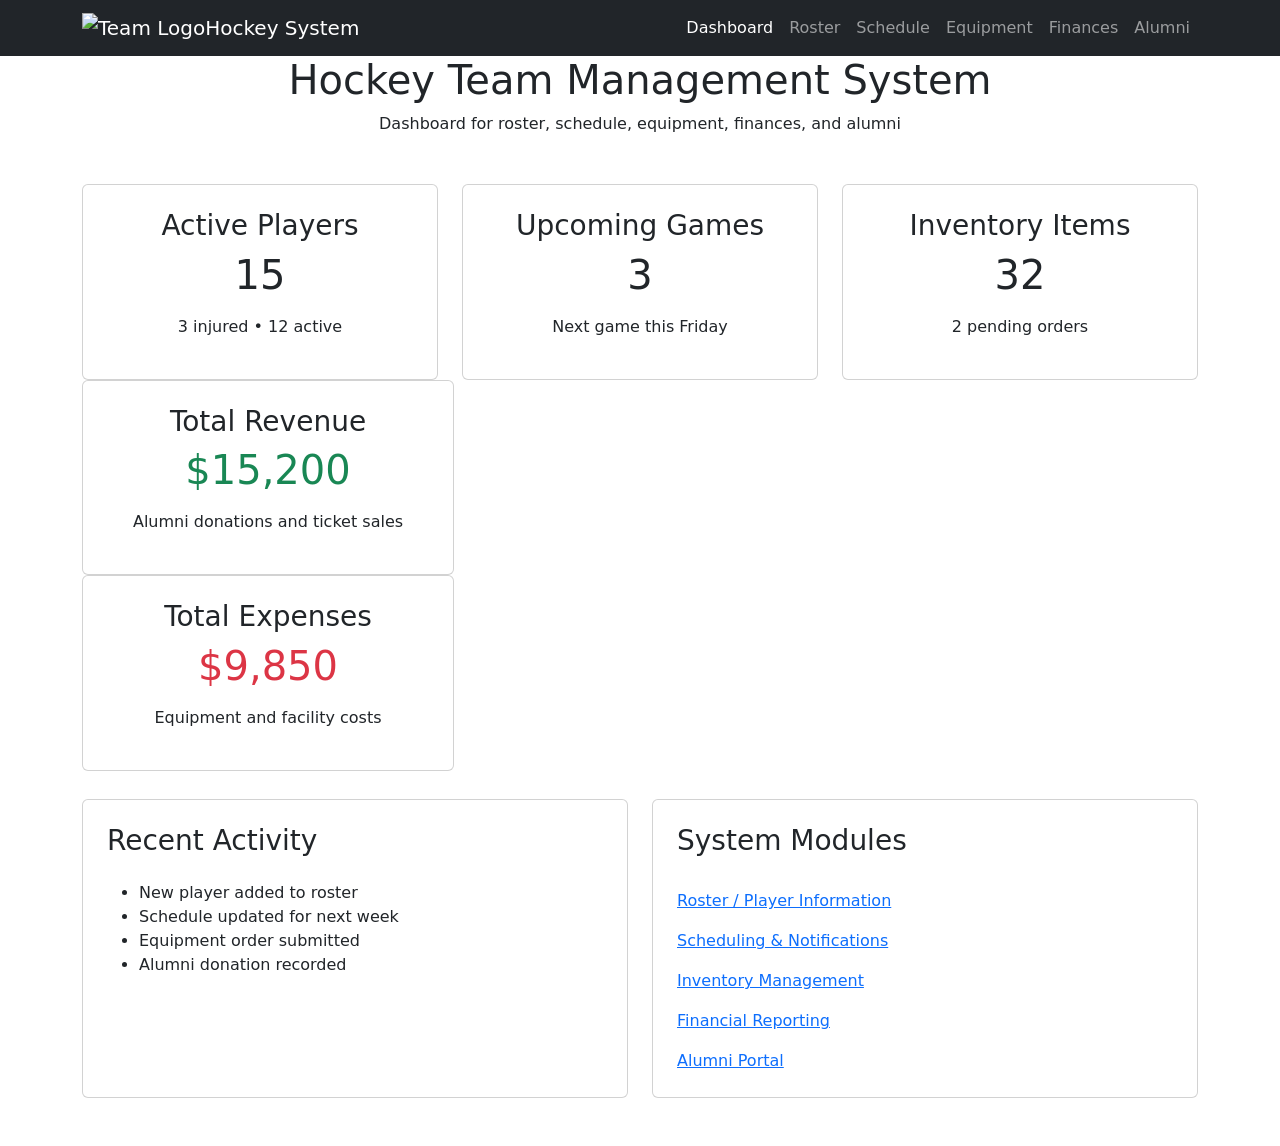
==== index.html @ d355f144 "Update index.html add the financial reports on the homepage" ====
<!DOCTYPE html>
<html lang="en">
<head>

  <!-- basic page settings -->
  <meta charset="UTF-8">

  <!-- tablets and phones -->
  <meta name="viewport" content="width=device-width, initial-scale=1.0">

  <title>Hockey Team Dashboard</title>

  <!-- bootstrap css library -->
  <!-- used for layout, navbar, cards, grid system etc -->
  <link href="https://cdn.jsdelivr.net/npm/bootstrap@5.3.3/dist/css/bootstrap.min.css" rel="stylesheet">

  <!-- our custom css file for styling only one file -->
  <link rel="stylesheet" href="css/newstyle.css">

</head>
<body>


  <!-- ===============================
       NAVIGATION BAR
       =============================== -->

  <!-- top navigation menu to move between system pages -->
  <nav class="navbar navbar-expand-lg navbar-dark bg-dark">

    <div class="container">

      <!-- logo and system name -->
      <a class="navbar-brand d-flex align-items-center" href="index.html">

        <!-- team logo image we need a better logo-->
        <img src="images/team-logo0.png" alt="Team Logo" class="logo">

        <!-- system name- please change it with a better name  -->
        Hockey System

      </a>

      <!-- hamburger menu button for small screens -->
      <button class="navbar-toggler" type="button"
              data-bs-toggle="collapse"
              data-bs-target="#navbarNav">

        <span class="navbar-toggler-icon"></span>

      </button>

      <!-- navigation links -->
      <div class="collapse navbar-collapse" id="navbarNav">

        <!-- align links to the right -->
        <ul class="navbar-nav ms-auto">

          <li class="nav-item">
            <a class="nav-link active" href="index.html">Dashboard</a>
          </li>

          <li class="nav-item">
            <a class="nav-link" href="roster.html">Roster</a>
          </li>

          <li class="nav-item">
            <a class="nav-link" href="schedule.html">Schedule</a>
          </li>

          <li class="nav-item">
            <a class="nav-link" href="equipment.html">Equipment</a>
          </li>

          <li class="nav-item">
            <a class="nav-link" href="finances.html">Finances</a>
          </li>

          <li class="nav-item">
            <a class="nav-link" href="alumni.html">Alumni</a>
          </li>

        </ul>

      </div>
    </div>
  </nav>


  <!-- ===============================
       HERO / HEADER SECTION
       =============================== -->

  <!-- red banner at the top of the page -->
  <!-- used as dashboard title -->
  <section class="hero text-center">

    <div class="container">

      <!-- main system title -->
      <h1>Hockey Team Management System</h1>

      <!-- short description-please change it-->
      <p class="mb-0">
        Dashboard for roster, schedule, equipment, finances, and alumni
      </p>

    </div>

  </section>


  <!-- ===============================
       MAIN DASHBOARD CONTENT
       =============================== -->

  <main class="container my-5">

    <!-- row with 3 summary cards -->
    <!-- shows quick information about the team -->
    <div class="row g-4">

      <!-- active players card -->
      <div class="col-md-4">

        <div class="card p-4 card-box text-center">

          <h3>Active Players</h3>

          <!-- big number -->
          <p class="display-6">15</p>

          <!-- additional info -->
          <p>3 injured • 12 active</p>

        </div>

      </div>


      <!-- upcoming games card -->
      <div class="col-md-4">

        <div class="card p-4 card-box text-center">

          <h3>Upcoming Games</h3>

          <p class="display-6">3</p>

          <p>Next game this Friday</p>

        </div>

      </div>


      <!-- inventory card -->
      <div class="col-md-4">

        <div class="card p-4 card-box text-center">

          <h3>Inventory Items</h3>

          <p class="display-6">32</p>

          <p>2 pending orders</p>

        </div>

      </div>

    </div>
<!-- total revenue card -->
<div class="col-md-4">

  <div class="card p-4 card-box text-center">

    <h3>Total Revenue</h3>

    <p class="display-6 text-success">$15,200</p>

    <p>Alumni donations and ticket sales</p>

  </div>

</div>


<!-- total expenses card -->
<div class="col-md-4">

  <div class="card p-4 card-box text-center">

    <h3>Total Expenses</h3>

    <p class="display-6 text-danger">$9,850</p>

    <p>Equipment and facility costs</p>

  </div>

</div>


    <!-- second row of dashboard -->
    <div class="row g-4 mt-1">


      <!-- recent activity section -->
      <div class="col-md-6">

        <div class="card p-4 card-box h-100">

          <h3>Recent Activity</h3>

          <!-- list of recent actions in the system -->
          <ul class="mt-3">

            <li>New player added to roster</li>
            <li>Schedule updated for next week</li>
            <li>Equipment order submitted</li>
            <li>Alumni donation recorded</li>

          </ul>

        </div>

      </div>



      <!-- system modules links -->
      <div class="col-md-6">

        <div class="card p-4 card-box h-100">

          <h3>System Modules</h3>

          <!-- links to the different system pages -->
          <div class="row g-3 mt-2">


            <!-- roster module -->
            <div class="col-12">

              <a href="roster.html"
                 class="module-link roster-bg">

                Roster / Player Information

              </a>

            </div>


            <!-- schedule module -->
            <div class="col-12">

              <a href="schedule.html"
                 class="module-link schedule-bg">

                Scheduling & Notifications

              </a>

            </div>


            <!-- equipment module -->
            <div class="col-12">

              <a href="equipment.html"
                 class="module-link equipment-bg">

                Inventory Management

              </a>

            </div>


            <!-- finances module -->
            <div class="col-12">

              <a href="finances.html"
                 class="module-link finances-bg">

                Financial Reporting

              </a>

            </div>


            <!-- alumni module -->
            <div class="col-12">

              <a href="alumni.html"
                 class="module-link alumni-bg">

                Alumni Portal

              </a>

            </div>

          </div>

        </div>

      </div>

    </div>

  </main>



  <!-- bootstrap javascript required for components like navbar -->
  <script src="https://cdn.jsdelivr.net/npm/bootstrap@5.3.3/dist/js/bootstrap.bundle.min.js"></script>

</body>
</html>
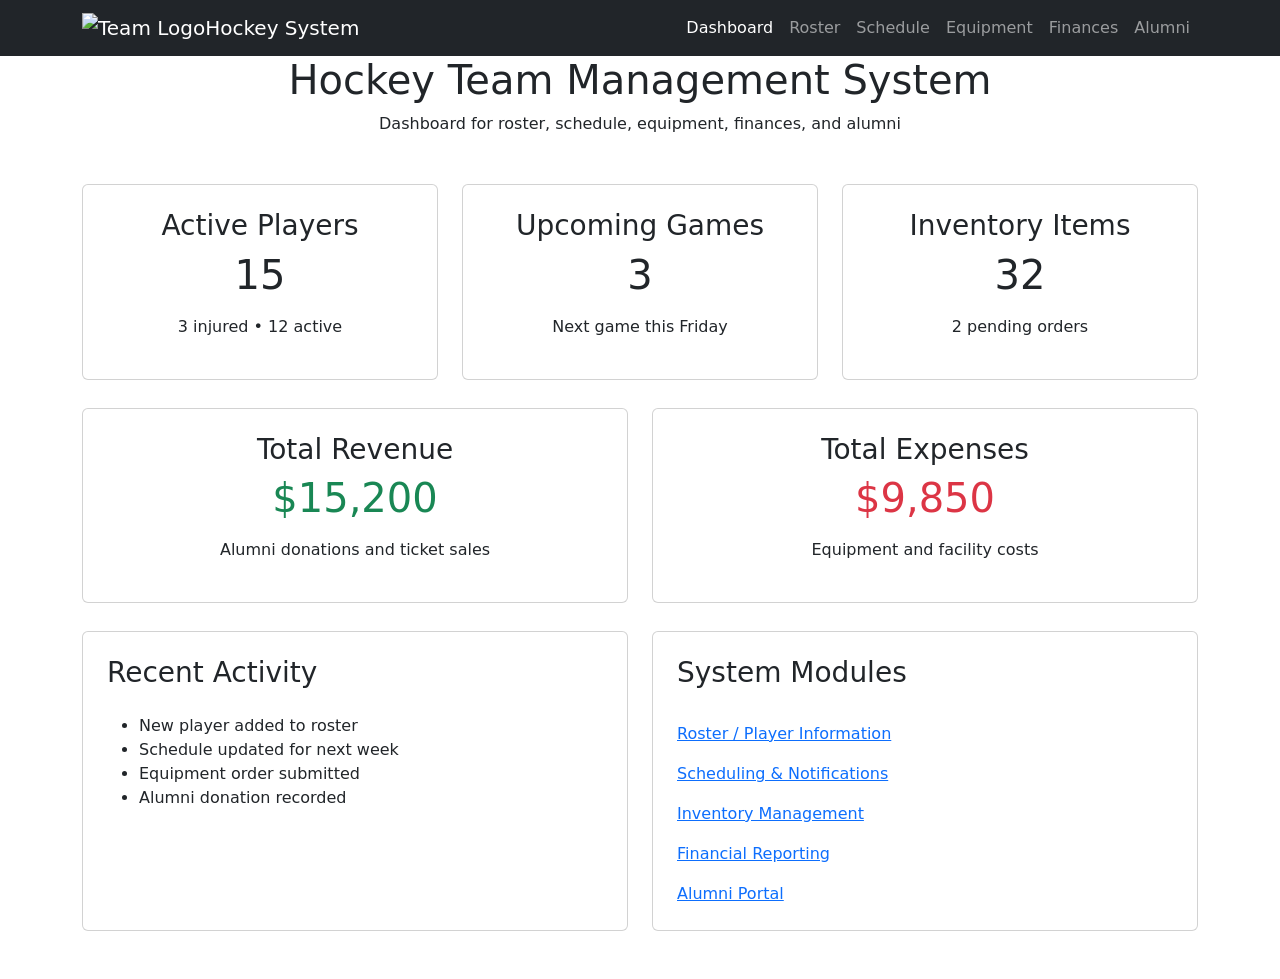
==== commit 16c13b8d: "Update index.html fixed problem with the financial report" ====
--- a/index.html
+++ b/index.html
@@ -5,16 +5,16 @@
   <!-- basic page settings -->
   <meta charset="UTF-8">
 
-  <!-- tablets and phones -->
+  <!-- makes the page work better on tablets and phones -->
   <meta name="viewport" content="width=device-width, initial-scale=1.0">
 
   <title>Hockey Team Dashboard</title>
 
   <!-- bootstrap css library -->
-  <!-- used for layout, navbar, cards, grid system etc -->
+  <!-- used for layout, navbar, cards, and grid system -->
   <link href="https://cdn.jsdelivr.net/npm/bootstrap@5.3.3/dist/css/bootstrap.min.css" rel="stylesheet">
 
-  <!-- our custom css file for styling only one file -->
+  <!-- our custom css file, only one file for the whole website -->
   <link rel="stylesheet" href="css/newstyle.css">
 
 </head>
@@ -33,10 +33,10 @@
       <!-- logo and system name -->
       <a class="navbar-brand d-flex align-items-center" href="index.html">
 
-        <!-- team logo image we need a better logo-->
+        <!-- team logo image, maybe later we can improve it -->
         <img src="images/team-logo0.png" alt="Team Logo" class="logo">
 
-        <!-- system name- please change it with a better name  -->
+        <!-- system name -->
         Hockey System
 
       </a>
@@ -92,7 +92,6 @@
        =============================== -->
 
   <!-- red banner at the top of the page -->
-  <!-- used as dashboard title -->
   <section class="hero text-center">
 
     <div class="container">
@@ -100,7 +99,7 @@
       <!-- main system title -->
       <h1>Hockey Team Management System</h1>
 
-      <!-- short description-please change it-->
+      <!-- short description -->
       <p class="mb-0">
         Dashboard for roster, schedule, equipment, finances, and alumni
       </p>
@@ -116,122 +115,83 @@
 
   <main class="container my-5">
 
-    <!-- row with 3 summary cards -->
-    <!-- shows quick information about the team -->
+    <!-- first row with summary cards -->
     <div class="row g-4">
 
       <!-- active players card -->
       <div class="col-md-4">
-
-        <div class="card p-4 card-box text-center">
-
+        <div class="card p-4 card-box text-center">
           <h3>Active Players</h3>
-
-          <!-- big number -->
           <p class="display-6">15</p>
-
-          <!-- additional info -->
           <p>3 injured • 12 active</p>
-
-        </div>
-
-      </div>
-
+        </div>
+      </div>
 
       <!-- upcoming games card -->
       <div class="col-md-4">
-
-        <div class="card p-4 card-box text-center">
-
+        <div class="card p-4 card-box text-center">
           <h3>Upcoming Games</h3>
-
           <p class="display-6">3</p>
-
           <p>Next game this Friday</p>
-
-        </div>
-
-      </div>
-
+        </div>
+      </div>
 
       <!-- inventory card -->
       <div class="col-md-4">
-
-        <div class="card p-4 card-box text-center">
-
+        <div class="card p-4 card-box text-center">
           <h3>Inventory Items</h3>
-
           <p class="display-6">32</p>
-
           <p>2 pending orders</p>
-
-        </div>
-
-      </div>
-
-    </div>
-<!-- total revenue card -->
-<div class="col-md-4">
-
-  <div class="card p-4 card-box text-center">
-
-    <h3>Total Revenue</h3>
-
-    <p class="display-6 text-success">$15,200</p>
-
-    <p>Alumni donations and ticket sales</p>
-
-  </div>
-
-</div>
-
-
-<!-- total expenses card -->
-<div class="col-md-4">
-
-  <div class="card p-4 card-box text-center">
-
-    <h3>Total Expenses</h3>
-
-    <p class="display-6 text-danger">$9,850</p>
-
-    <p>Equipment and facility costs</p>
-
-  </div>
-
-</div>
-
-
-    <!-- second row of dashboard -->
+        </div>
+      </div>
+
+    </div>
+
+    <!-- second row with finance cards -->
     <div class="row g-4 mt-1">
 
+      <!-- total revenue card -->
+      <div class="col-md-6">
+        <div class="card p-4 card-box text-center">
+          <h3>Total Revenue</h3>
+          <p class="display-6 text-success">$15,200</p>
+          <p>Alumni donations and ticket sales</p>
+        </div>
+      </div>
+
+      <!-- total expenses card -->
+      <div class="col-md-6">
+        <div class="card p-4 card-box text-center">
+          <h3>Total Expenses</h3>
+          <p class="display-6 text-danger">$9,850</p>
+          <p>Equipment and facility costs</p>
+        </div>
+      </div>
+
+    </div>
+
+    <!-- third row of dashboard -->
+    <div class="row g-4 mt-1">
 
       <!-- recent activity section -->
       <div class="col-md-6">
-
         <div class="card p-4 card-box h-100">
 
           <h3>Recent Activity</h3>
 
           <!-- list of recent actions in the system -->
           <ul class="mt-3">
-
             <li>New player added to roster</li>
             <li>Schedule updated for next week</li>
             <li>Equipment order submitted</li>
             <li>Alumni donation recorded</li>
-
           </ul>
 
         </div>
-
-      </div>
-
-
+      </div>
 
       <!-- system modules links -->
       <div class="col-md-6">
-
         <div class="card p-4 card-box h-100">
 
           <h3>System Modules</h3>
@@ -239,82 +199,49 @@
           <!-- links to the different system pages -->
           <div class="row g-3 mt-2">
 
-
             <!-- roster module -->
             <div class="col-12">
-
-              <a href="roster.html"
-                 class="module-link roster-bg">
-
+              <a href="roster.html" class="module-link roster-bg">
                 Roster / Player Information
-
-              </a>
-
-            </div>
-
+              </a>
+            </div>
 
             <!-- schedule module -->
             <div class="col-12">
-
-              <a href="schedule.html"
-                 class="module-link schedule-bg">
-
+              <a href="schedule.html" class="module-link schedule-bg">
                 Scheduling & Notifications
-
-              </a>
-
-            </div>
-
+              </a>
+            </div>
 
             <!-- equipment module -->
             <div class="col-12">
-
-              <a href="equipment.html"
-                 class="module-link equipment-bg">
-
+              <a href="equipment.html" class="module-link equipment-bg">
                 Inventory Management
-
-              </a>
-
-            </div>
-
+              </a>
+            </div>
 
             <!-- finances module -->
             <div class="col-12">
-
-              <a href="finances.html"
-                 class="module-link finances-bg">
-
+              <a href="finances.html" class="module-link finances-bg">
                 Financial Reporting
-
-              </a>
-
-            </div>
-
+              </a>
+            </div>
 
             <!-- alumni module -->
             <div class="col-12">
-
-              <a href="alumni.html"
-                 class="module-link alumni-bg">
-
+              <a href="alumni.html" class="module-link alumni-bg">
                 Alumni Portal
-
-              </a>
-
+              </a>
             </div>
 
           </div>
 
         </div>
-
       </div>
 
     </div>
 
   </main>
-
-
 
   <!-- bootstrap javascript required for components like navbar -->
   <script src="https://cdn.jsdelivr.net/npm/bootstrap@5.3.3/dist/js/bootstrap.bundle.min.js"></script>
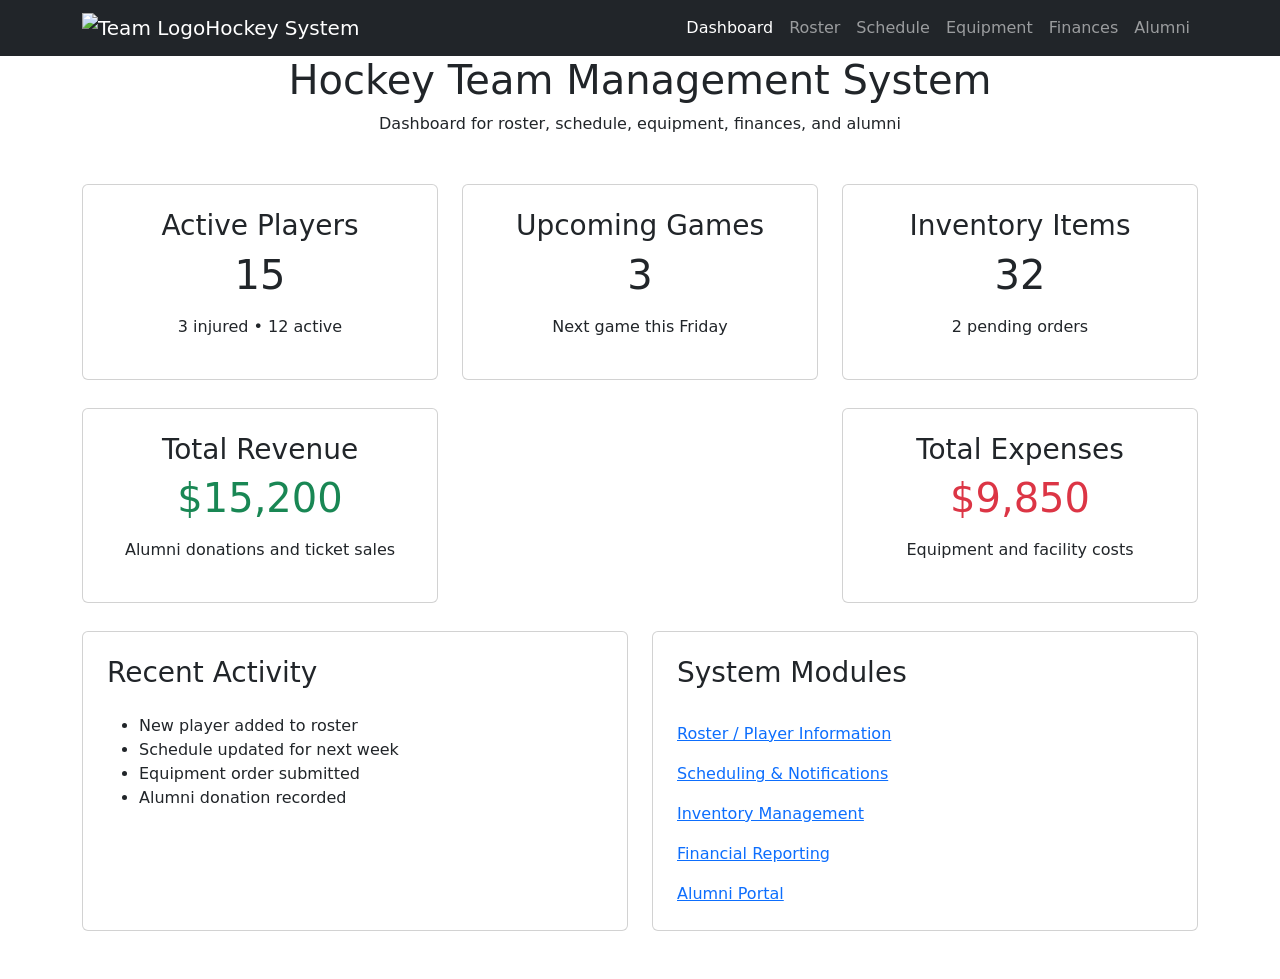
==== commit 0d23be27: "Update index.html" ====
--- a/index.html
+++ b/index.html
@@ -5,7 +5,7 @@
   <!-- basic page settings -->
   <meta charset="UTF-8">
 
-  <!-- makes the page work better on tablets and phones -->
+  <!-- for phones and tablets -->
   <meta name="viewport" content="width=device-width, initial-scale=1.0">
 
   <title>Hockey Team Dashboard</title>
@@ -30,13 +30,13 @@
 
     <div class="container">
 
-      <!-- logo and system name -->
+      <!-- logo and system name-we need a better logo- -->
       <a class="navbar-brand d-flex align-items-center" href="index.html">
 
         <!-- team logo image, maybe later we can improve it -->
         <img src="images/team-logo0.png" alt="Team Logo" class="logo">
 
-        <!-- system name -->
+        <!-- system name- please change it -->
         Hockey System
 
       </a>
@@ -147,28 +147,31 @@
 
     </div>
 
-    <!-- second row with finance cards -->
-    <div class="row g-4 mt-1">
-
-      <!-- total revenue card -->
-      <div class="col-md-6">
-        <div class="card p-4 card-box text-center">
-          <h3>Total Revenue</h3>
-          <p class="display-6 text-success">$15,200</p>
-          <p>Alumni donations and ticket sales</p>
-        </div>
-      </div>
-
-      <!-- total expenses card -->
-      <div class="col-md-6">
-        <div class="card p-4 card-box text-center">
-          <h3>Total Expenses</h3>
-          <p class="display-6 text-danger">$9,850</p>
-          <p>Equipment and facility costs</p>
-        </div>
-      </div>
-
-    </div>
+   <!-- second row with finance cards -->
+<div class="row g-4 mt-1">
+
+  <!-- total revenue card -->
+  <div class="col-md-4">
+    <div class="card p-4 card-box text-center">
+      <h3>Total Revenue</h3>
+      <p class="display-6 text-success">$15,200</p>
+      <p>Alumni donations and ticket sales</p>
+    </div>
+  </div>
+
+  <!-- empty column just for spacing -->
+  <div class="col-md-4"></div>
+
+  <!-- total expenses card -->
+  <div class="col-md-4">
+    <div class="card p-4 card-box text-center">
+      <h3>Total Expenses</h3>
+      <p class="display-6 text-danger">$9,850</p>
+      <p>Equipment and facility costs</p>
+    </div>
+  </div>
+
+</div>
 
     <!-- third row of dashboard -->
     <div class="row g-4 mt-1">
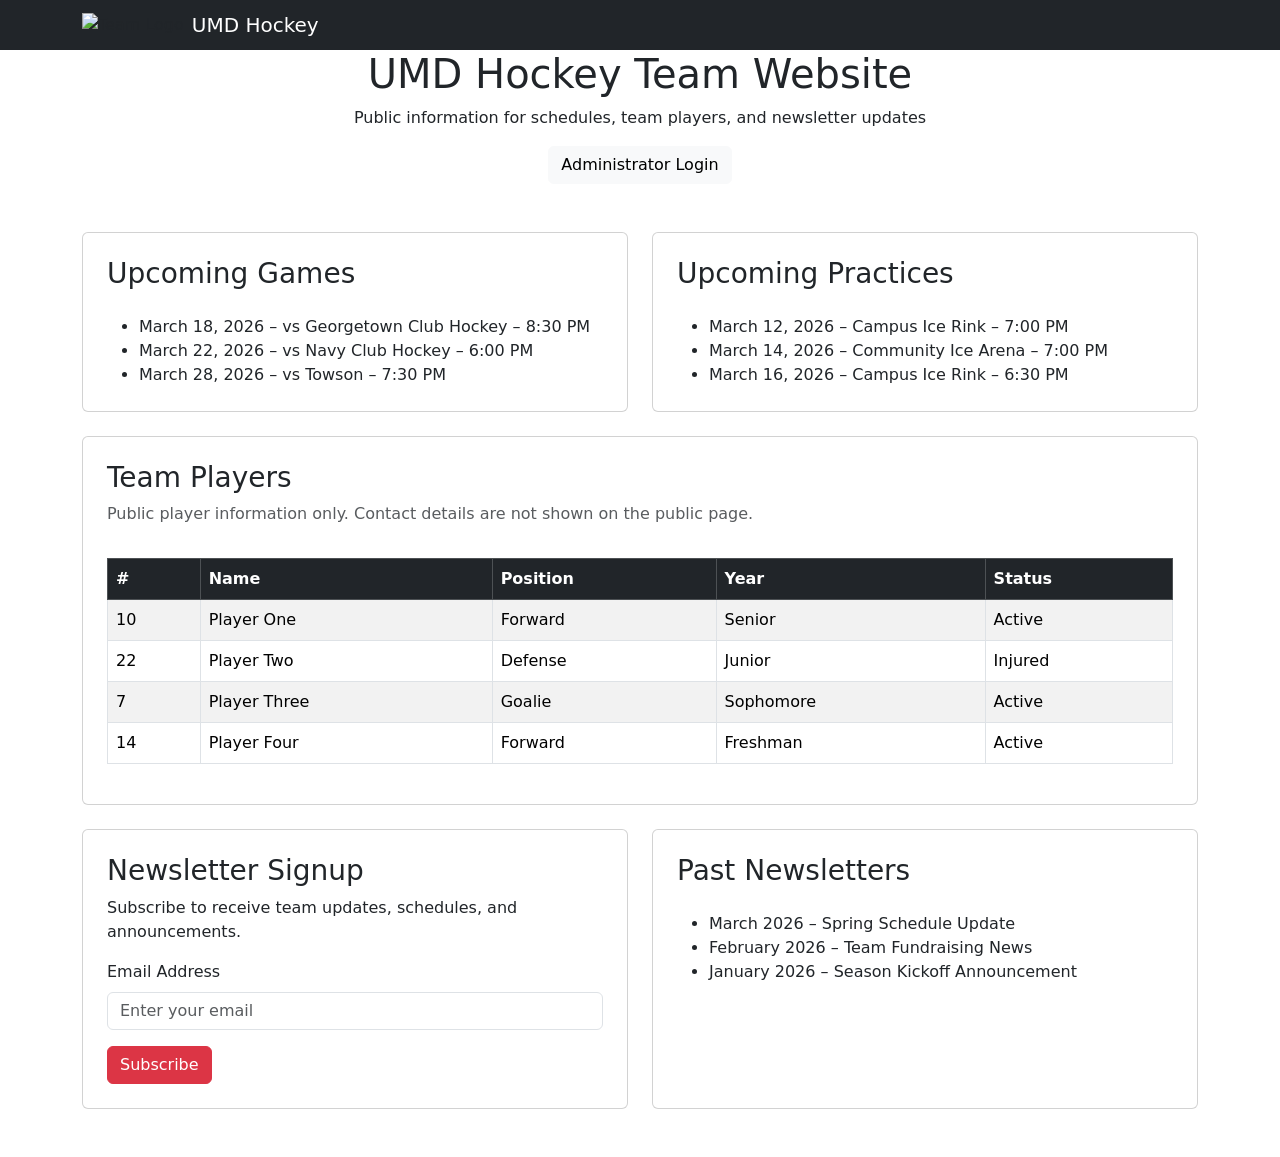
==== commit bf0d0b40: "Update index.html" ====
--- a/index.html
+++ b/index.html
@@ -8,237 +8,173 @@
   <!-- for phones and tablets -->
   <meta name="viewport" content="width=device-width, initial-scale=1.0">
 
-  <title>Hockey Team Dashboard</title>
+  <title>UMD Hockey Public Page</title>
 
-  <!-- bootstrap css library -->
-  <!-- used for layout, navbar, cards, and grid system -->
+  <!-- bootstrap css -->
   <link href="https://cdn.jsdelivr.net/npm/bootstrap@5.3.3/dist/css/bootstrap.min.css" rel="stylesheet">
 
-  <!-- our custom css file, only one file for the whole website -->
+  <!-- shared css file -->
   <link rel="stylesheet" href="css/newstyle.css">
 
 </head>
 <body>
 
+  <!-- ===============================
+     SIMPLE HEADER (PUBLIC PAGE)
+     =============================== -->
+
+<nav class="navbar navbar-dark bg-dark">
+
+  <div class="container d-flex align-items-center">
+
+    <!-- logo and team name -->
+    <div class="d-flex align-items-center">
+      <img src="images/team-logo0.png" alt="Team Logo" class="logo me-2">
+      <span class="navbar-brand mb-0 h1">UMD Hockey</span>
+    </div>
+
+  </div>
+
+</nav>
+  <!-- ===============================
+       HERO SECTION
+       =============================== -->
+  <section class="hero text-center">
+    <div class="container">
+      <h1>UMD Hockey Team Website</h1>
+      <p class="mb-3">
+        Public information for schedules, team players, and newsletter updates
+      </p>
+
+      <!-- login button to admin dashboard -->
+      <a href="admin-dashboard.html" class="btn btn-light">
+        Administrator Login
+      </a>
+    </div>
+  </section>
 
   <!-- ===============================
-       NAVIGATION BAR
+       MAIN PUBLIC CONTENT
        =============================== -->
-
-  <!-- top navigation menu to move between system pages -->
-  <nav class="navbar navbar-expand-lg navbar-dark bg-dark">
-
-    <div class="container">
-
-      <!-- logo and system name-we need a better logo- -->
-      <a class="navbar-brand d-flex align-items-center" href="index.html">
-
-        <!-- team logo image, maybe later we can improve it -->
-        <img src="images/team-logo0.png" alt="Team Logo" class="logo">
-
-        <!-- system name- please change it -->
-        Hockey System
-
-      </a>
-
-      <!-- hamburger menu button for small screens -->
-      <button class="navbar-toggler" type="button"
-              data-bs-toggle="collapse"
-              data-bs-target="#navbarNav">
-
-        <span class="navbar-toggler-icon"></span>
-
-      </button>
-
-      <!-- navigation links -->
-      <div class="collapse navbar-collapse" id="navbarNav">
-
-        <!-- align links to the right -->
-        <ul class="navbar-nav ms-auto">
-
-          <li class="nav-item">
-            <a class="nav-link active" href="index.html">Dashboard</a>
-          </li>
-
-          <li class="nav-item">
-            <a class="nav-link" href="roster.html">Roster</a>
-          </li>
-
-          <li class="nav-item">
-            <a class="nav-link" href="schedule.html">Schedule</a>
-          </li>
-
-          <li class="nav-item">
-            <a class="nav-link" href="equipment.html">Equipment</a>
-          </li>
-
-          <li class="nav-item">
-            <a class="nav-link" href="finances.html">Finances</a>
-          </li>
-
-          <li class="nav-item">
-            <a class="nav-link" href="alumni.html">Alumni</a>
-          </li>
-
-        </ul>
-
-      </div>
-    </div>
-  </nav>
-
-
-  <!-- ===============================
-       HERO / HEADER SECTION
-       =============================== -->
-
-  <!-- red banner at the top of the page -->
-  <section class="hero text-center">
-
-    <div class="container">
-
-      <!-- main system title -->
-      <h1>Hockey Team Management System</h1>
-
-      <!-- short description -->
-      <p class="mb-0">
-        Dashboard for roster, schedule, equipment, finances, and alumni
-      </p>
-
-    </div>
-
-  </section>
-
-
-  <!-- ===============================
-       MAIN DASHBOARD CONTENT
-       =============================== -->
-
   <main class="container my-5">
 
-    <!-- first row with summary cards -->
-    <div class="row g-4">
+    <!-- first row -->
+    <div class="row g-4 mb-4">
 
-      <!-- active players card -->
-      <div class="col-md-4">
-        <div class="card p-4 card-box text-center">
-          <h3>Active Players</h3>
-          <p class="display-6">15</p>
-          <p>3 injured • 12 active</p>
+      <!-- upcoming games -->
+      <div class="col-md-6" id="games">
+        <div class="card p-4 card-box h-100">
+          <h3>Upcoming Games</h3>
+          <ul class="mt-3 mb-0">
+            <li>March 18, 2026 – vs Georgetown Club Hockey – 8:30 PM</li>
+            <li>March 22, 2026 – vs Navy Club Hockey – 6:00 PM</li>
+            <li>March 28, 2026 – vs Towson – 7:30 PM</li>
+          </ul>
         </div>
       </div>
 
-      <!-- upcoming games card -->
-      <div class="col-md-4">
-        <div class="card p-4 card-box text-center">
-          <h3>Upcoming Games</h3>
-          <p class="display-6">3</p>
-          <p>Next game this Friday</p>
-        </div>
-      </div>
-
-      <!-- inventory card -->
-      <div class="col-md-4">
-        <div class="card p-4 card-box text-center">
-          <h3>Inventory Items</h3>
-          <p class="display-6">32</p>
-          <p>2 pending orders</p>
+      <!-- upcoming practices -->
+      <div class="col-md-6" id="practices">
+        <div class="card p-4 card-box h-100">
+          <h3>Upcoming Practices</h3>
+          <ul class="mt-3 mb-0">
+            <li>March 12, 2026 – Campus Ice Rink – 7:00 PM</li>
+            <li>March 14, 2026 – Community Ice Arena – 7:00 PM</li>
+            <li>March 16, 2026 – Campus Ice Rink – 6:30 PM</li>
+          </ul>
         </div>
       </div>
 
     </div>
 
-   <!-- second row with finance cards -->
-<div class="row g-4 mt-1">
+    <!-- players section -->
+    <div class="row g-4 mb-4" id="players">
+      <div class="col-12">
+        <div class="card p-4 card-box">
+          <h3>Team Players</h3>
+          <p class="text-muted">
+            Public player information only. Contact details are not shown on the public page.
+          </p>
 
-  <!-- total revenue card -->
-  <div class="col-md-4">
-    <div class="card p-4 card-box text-center">
-      <h3>Total Revenue</h3>
-      <p class="display-6 text-success">$15,200</p>
-      <p>Alumni donations and ticket sales</p>
-    </div>
-  </div>
-
-  <!-- empty column just for spacing -->
-  <div class="col-md-4"></div>
-
-  <!-- total expenses card -->
-  <div class="col-md-4">
-    <div class="card p-4 card-box text-center">
-      <h3>Total Expenses</h3>
-      <p class="display-6 text-danger">$9,850</p>
-      <p>Equipment and facility costs</p>
-    </div>
-  </div>
-
-</div>
-
-    <!-- third row of dashboard -->
-    <div class="row g-4 mt-1">
-
-      <!-- recent activity section -->
-      <div class="col-md-6">
-        <div class="card p-4 card-box h-100">
-
-          <h3>Recent Activity</h3>
-
-          <!-- list of recent actions in the system -->
-          <ul class="mt-3">
-            <li>New player added to roster</li>
-            <li>Schedule updated for next week</li>
-            <li>Equipment order submitted</li>
-            <li>Alumni donation recorded</li>
-          </ul>
+          <div class="table-responsive mt-3">
+            <table class="table table-striped table-bordered align-middle">
+              <thead class="table-dark">
+                <tr>
+                  <th>#</th>
+                  <th>Name</th>
+                  <th>Position</th>
+                  <th>Year</th>
+                  <th>Status</th>
+                </tr>
+              </thead>
+              <tbody>
+                <tr>
+                  <td>10</td>
+                  <td>Player One</td>
+                  <td>Forward</td>
+                  <td>Senior</td>
+                  <td>Active</td>
+                </tr>
+                <tr>
+                  <td>22</td>
+                  <td>Player Two</td>
+                  <td>Defense</td>
+                  <td>Junior</td>
+                  <td>Injured</td>
+                </tr>
+                <tr>
+                  <td>7</td>
+                  <td>Player Three</td>
+                  <td>Goalie</td>
+                  <td>Sophomore</td>
+                  <td>Active</td>
+                </tr>
+                <tr>
+                  <td>14</td>
+                  <td>Player Four</td>
+                  <td>Forward</td>
+                  <td>Freshman</td>
+                  <td>Active</td>
+                </tr>
+              </tbody>
+            </table>
+          </div>
 
         </div>
       </div>
+    </div>
 
-      <!-- system modules links -->
+    <!-- newsletters row -->
+    <div class="row g-4" id="newsletters">
+
+      <!-- newsletter signup -->
       <div class="col-md-6">
         <div class="card p-4 card-box h-100">
+          <h3>Newsletter Signup</h3>
+          <p>Subscribe to receive team updates, schedules, and announcements.</p>
 
-          <h3>System Modules</h3>
-
-          <!-- links to the different system pages -->
-          <div class="row g-3 mt-2">
-
-            <!-- roster module -->
-            <div class="col-12">
-              <a href="roster.html" class="module-link roster-bg">
-                Roster / Player Information
-              </a>
+          <form>
+            <div class="mb-3">
+              <label for="newsletterEmail" class="form-label">Email Address</label>
+              <input type="email" class="form-control" id="newsletterEmail" placeholder="Enter your email">
             </div>
 
-            <!-- schedule module -->
-            <div class="col-12">
-              <a href="schedule.html" class="module-link schedule-bg">
-                Scheduling & Notifications
-              </a>
-            </div>
+            <button type="button" class="btn btn-danger">
+              Subscribe
+            </button>
+          </form>
+        </div>
+      </div>
 
-            <!-- equipment module -->
-            <div class="col-12">
-              <a href="equipment.html" class="module-link equipment-bg">
-                Inventory Management
-              </a>
-            </div>
-
-            <!-- finances module -->
-            <div class="col-12">
-              <a href="finances.html" class="module-link finances-bg">
-                Financial Reporting
-              </a>
-            </div>
-
-            <!-- alumni module -->
-            <div class="col-12">
-              <a href="alumni.html" class="module-link alumni-bg">
-                Alumni Portal
-              </a>
-            </div>
-
-          </div>
-
+      <!-- past newsletters -->
+      <div class="col-md-6">
+        <div class="card p-4 card-box h-100">
+          <h3>Past Newsletters</h3>
+          <ul class="mt-3 mb-0">
+            <li>March 2026 – Spring Schedule Update</li>
+            <li>February 2026 – Team Fundraising News</li>
+            <li>January 2026 – Season Kickoff Announcement</li>
+          </ul>
         </div>
       </div>
 
@@ -246,7 +182,7 @@
 
   </main>
 
-  <!-- bootstrap javascript required for components like navbar -->
+  <!-- bootstrap javascript -->
   <script src="https://cdn.jsdelivr.net/npm/bootstrap@5.3.3/dist/js/bootstrap.bundle.min.js"></script>
 
 </body>
